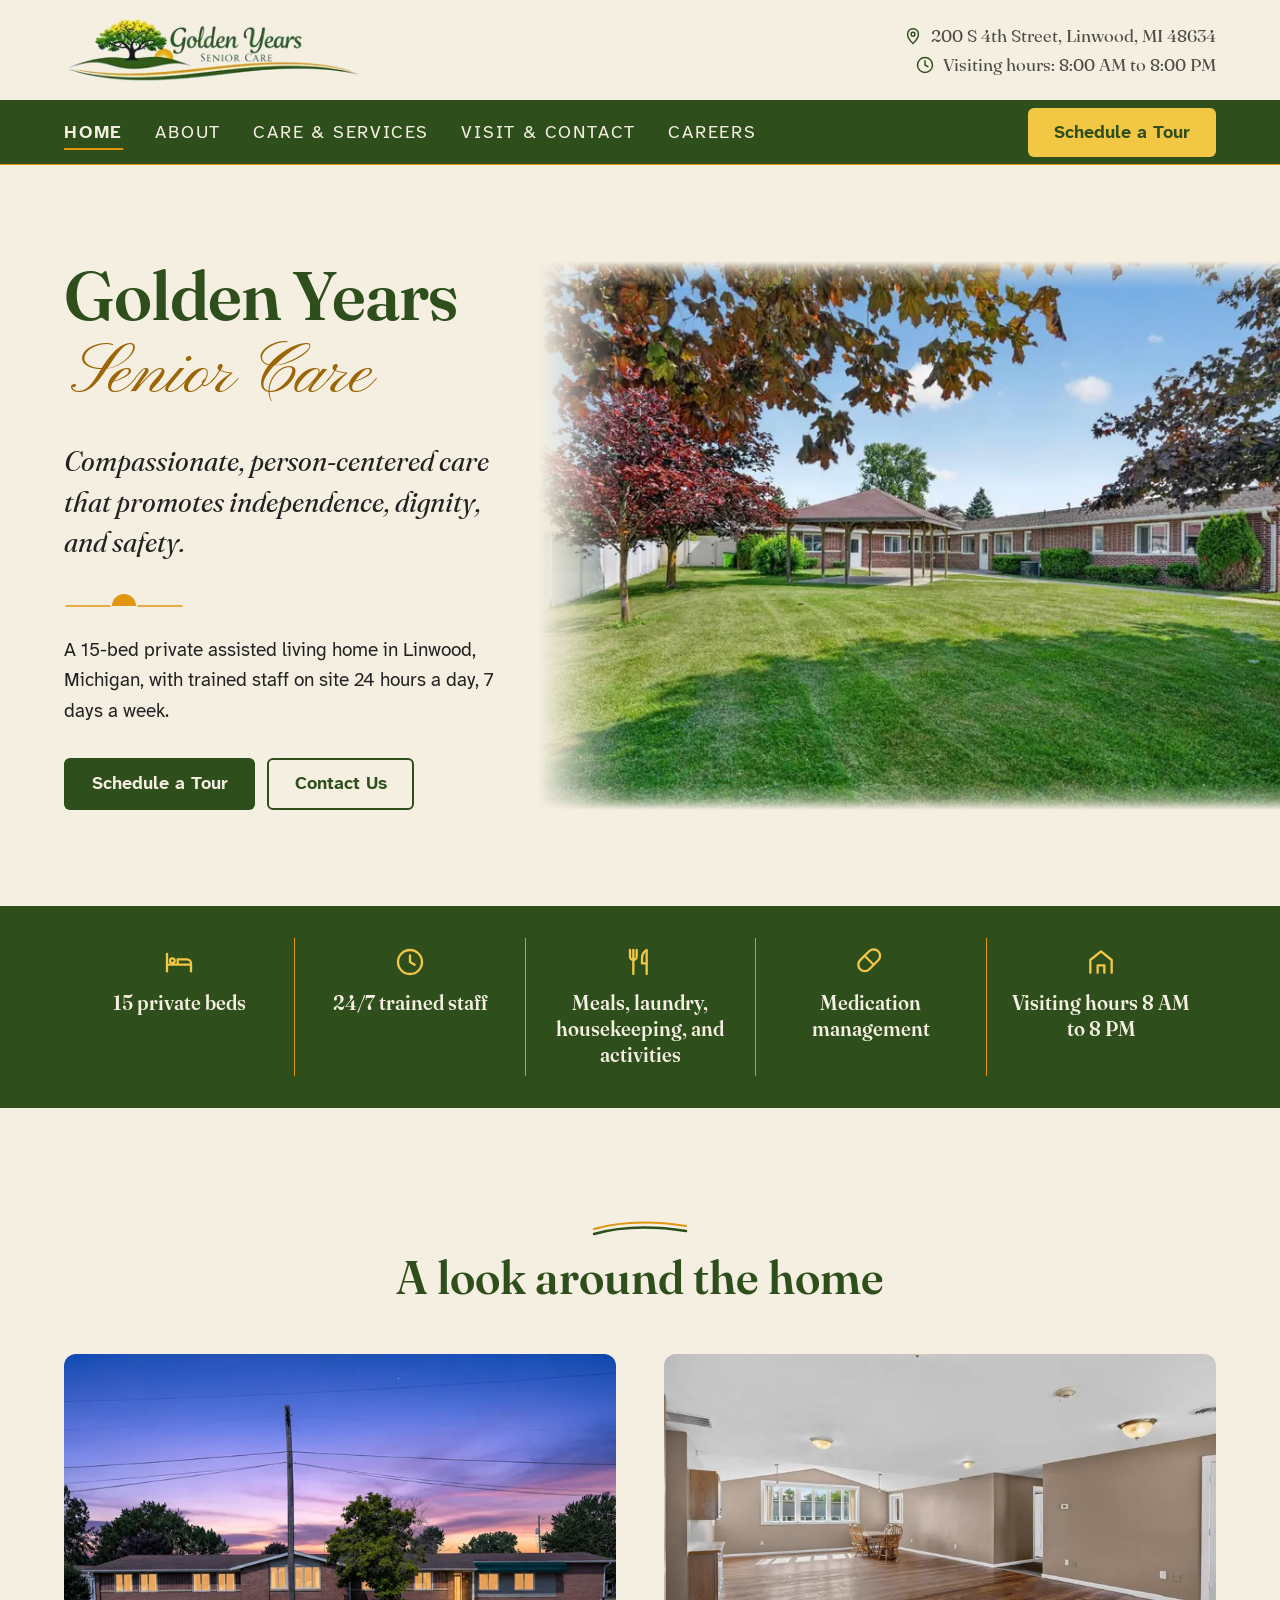
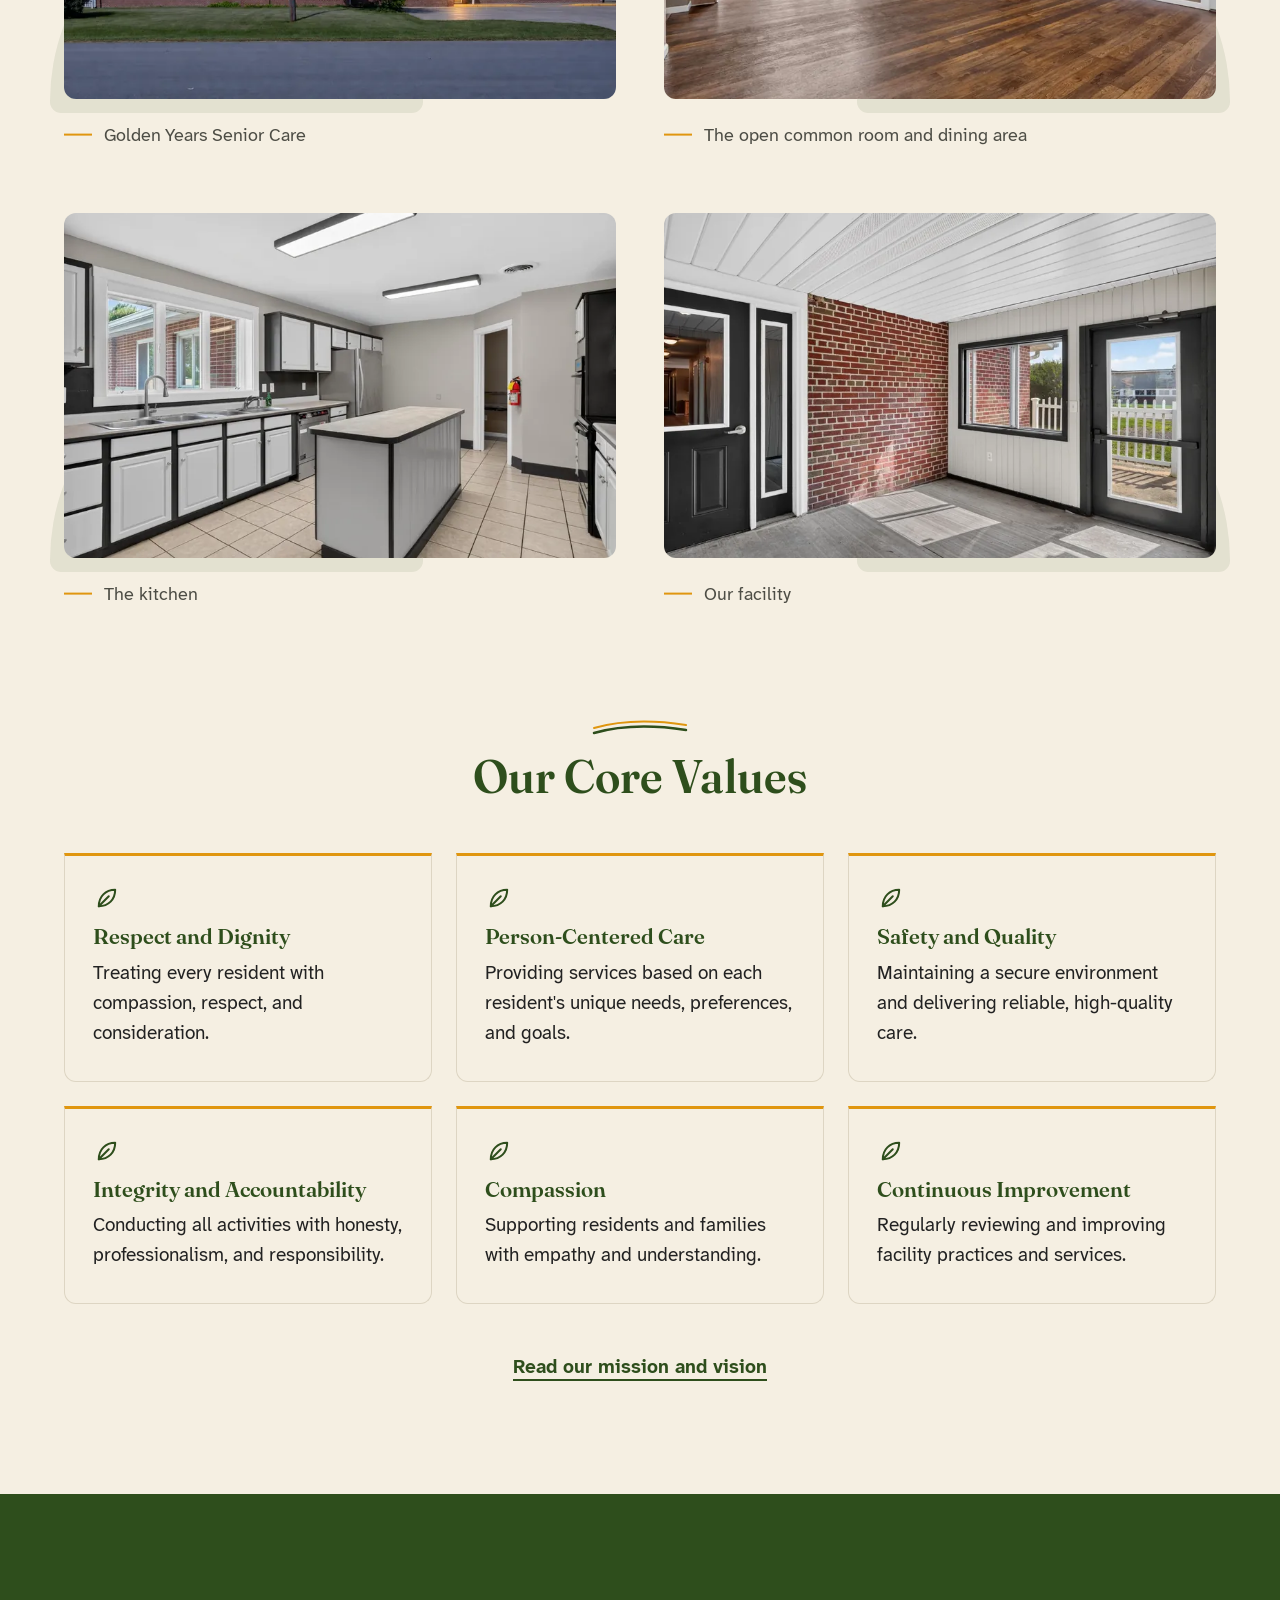
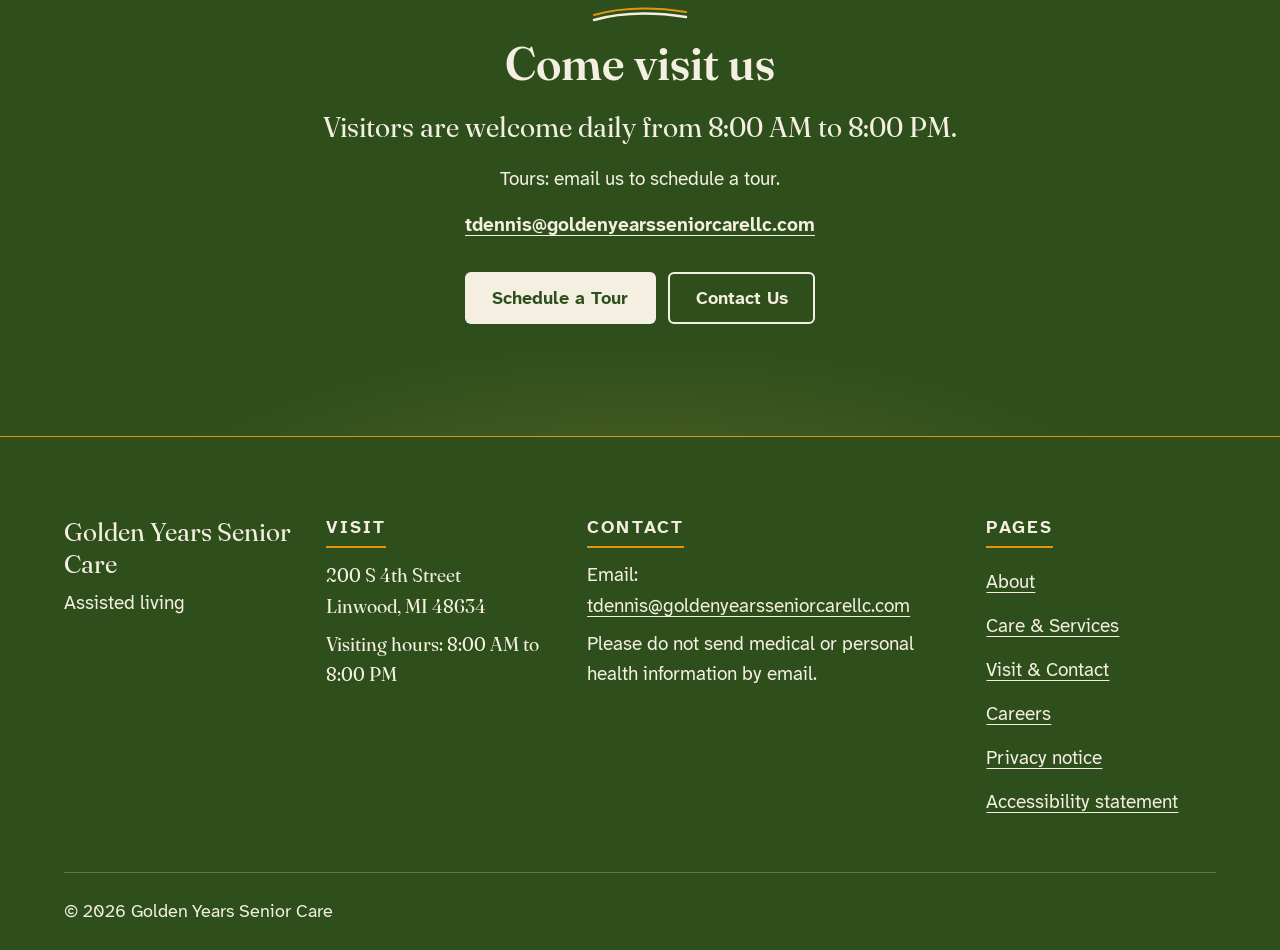
==== site/index.html @ 8a28d6ec "Add Home page with shared styles, fonts, and optimized images - Two-tier header, split hero, quick f" ====
<!doctype html>
<html lang="en">
<head>
  <meta charset="utf-8">
  <meta name="viewport" content="width=device-width, initial-scale=1">
  <title>Golden Years Senior Care: Assisted Living in Linwood, Michigan</title>
  <meta name="description" content="A 15-bed private assisted living home in Linwood, Michigan, with trained staff on site 24 hours a day, 7 days a week.">
  <link rel="canonical" href="https://www.goldenyearsseniorcarellc.com/">
  <meta name="theme-color" content="#2E4E1C">
  <link rel="icon" href="favicon.ico" sizes="32x32">
  <link rel="apple-touch-icon" href="apple-touch-icon.png">
  <link rel="preload" href="fonts/fraunces-semibold.woff2" as="font" type="font/woff2" crossorigin>
  <link rel="preload" href="fonts/pinyon-script-regular.woff2" as="font" type="font/woff2" crossorigin>
  <link rel="preload" href="fonts/atkinson-hyperlegible-next-regular.woff2" as="font" type="font/woff2" crossorigin>
  <link rel="stylesheet" href="css/styles.css">
</head>
<body>
  <a class="skip-link" href="#main">Skip to main content</a>

  <header class="site-header">
    <div class="wrap site-header__top-inner">
      <a class="site-header__logo" href="./">
        <img src="images/logo-320.webp" srcset="images/logo-320.webp 320w, images/logo-640.webp 640w" sizes="(min-width: 80em) 300px, (min-width: 48em) 24vw, 180px" width="640" height="145" alt="Golden Years Senior Care home page">
      </a>
      <ul class="site-header__info">
        <li>
          <svg viewBox="0 0 24 24" width="20" height="20" aria-hidden="true" focusable="false" fill="none" stroke="currentColor" stroke-width="1.75" stroke-linecap="round" stroke-linejoin="round"><path d="M12 21s-6.5-6.2-6.5-11.2a6.5 6.5 0 0 1 13 0C18.5 14.8 12 21 12 21z"/><circle cx="12" cy="9.8" r="2.3"/></svg>
          200 S 4th Street, Linwood, MI 48634
        </li>
        <li>
          <svg viewBox="0 0 24 24" width="20" height="20" aria-hidden="true" focusable="false" fill="none" stroke="currentColor" stroke-width="1.75" stroke-linecap="round" stroke-linejoin="round"><circle cx="12" cy="12" r="9"/><path d="M12 7v5l3.5 2"/></svg>
          Visiting hours: 8:00 AM to 8:00 PM
        </li>
      </ul>
    </div>

    <div class="site-header__bar on-dark">
      <details class="menu">
        <summary class="menu__toggle">
          <svg class="menu__icon-open" viewBox="0 0 24 24" width="24" height="24" aria-hidden="true" focusable="false" fill="none" stroke="currentColor" stroke-width="2" stroke-linecap="round"><path d="M4 7h16M4 12h16M4 17h16"/></svg>
          <svg class="menu__icon-close" viewBox="0 0 24 24" width="24" height="24" aria-hidden="true" focusable="false" fill="none" stroke="currentColor" stroke-width="2" stroke-linecap="round"><path d="M6 6l12 12M18 6 6 18"/></svg>
          Menu
        </summary>
        <nav class="menu__panel" aria-label="Main">
          <ul class="menu__list">
            <li><a href="./" aria-current="page">Home</a></li>
            <li><a href="about/">About</a></li>
            <li><a href="care-services/">Care &amp; Services</a></li>
            <li><a href="visit-contact/">Visit &amp; Contact</a></li>
            <li><a href="careers/">Careers</a></li>
          </ul>
          <ul class="menu__info">
            <li>200 S 4th Street, Linwood, MI 48634</li>
            <li>Visiting hours: 8:00 AM to 8:00 PM</li>
          </ul>
        </nav>
      </details>

      <div class="site-header__bar-inner">
        <nav class="main-nav" aria-label="Main">
          <ul class="main-nav__list">
            <li><a href="./" aria-current="page">Home</a></li>
            <li><a href="about/">About</a></li>
            <li><a href="care-services/">Care &amp; Services</a></li>
            <li><a href="visit-contact/">Visit &amp; Contact</a></li>
            <li><a href="careers/">Careers</a></li>
          </ul>
        </nav>
        <a class="btn btn--tour" href="visit-contact/#tours">Schedule a Tour</a>
      </div>
    </div>
  </header>

  <main id="main">
    <section class="hero" aria-labelledby="hero-title">
      <figure class="hero__media">
        <img src="images/back-lawn-1200.webp"
             srcset="images/back-lawn-480.webp 480w, images/back-lawn-800.webp 800w, images/back-lawn-1200.webp 1200w, images/back-lawn-1360.webp 1360w"
             sizes="(min-width: 64em) min(58vw, 66rem), 100vw" width="1360" height="1004" fetchpriority="high"
             alt="The back lawn at Golden Years Senior Care, with mature trees and a covered pavilion beside the brick building">
      </figure>
      <div class="wrap hero__content">
        <h1 class="hero__title" id="hero-title">
          <span class="hero__title-main">Golden Years</span>
          <span class="hero__title-script">Senior Care</span>
        </h1>
        <p class="hero__welcome">Compassionate, person-centered care that promotes independence, dignity, and safety.</p>
        <svg class="sun-divider" viewBox="0 0 120 24" aria-hidden="true" focusable="false">
          <path class="sun-divider__line" d="M2 19h44M74 19h44"/>
          <path class="sun-divider__sun" d="M48 19a12 12 0 0 1 24 0z"/>
        </svg>
        <p class="hero__summary">A 15-bed private assisted living home in Linwood, Michigan, with trained staff on site 24 hours a day, 7 days a week.</p>
        <div class="btn-group">
          <a class="btn btn--primary" href="visit-contact/#tours">Schedule a Tour</a>
          <a class="btn btn--outline" href="visit-contact/">Contact Us</a>
        </div>
      </div>
    </section>

    <section class="facts" aria-labelledby="facts-title">
      <h2 class="visually-hidden" id="facts-title">Quick facts</h2>
      <ul class="wrap facts__list">
        <li class="facts__item">
          <svg viewBox="0 0 24 24" width="32" height="32" aria-hidden="true" focusable="false" fill="none" stroke="currentColor" stroke-width="1.75" stroke-linecap="round" stroke-linejoin="round"><path d="M3 6v13M3 14h18v5M21 14v-1a3 3 0 0 0-3-3h-7v4"/><circle cx="7" cy="11" r="1.75"/></svg>
          15 private beds
        </li>
        <li class="facts__item">
          <svg viewBox="0 0 24 24" width="32" height="32" aria-hidden="true" focusable="false" fill="none" stroke="currentColor" stroke-width="1.75" stroke-linecap="round" stroke-linejoin="round"><circle cx="12" cy="12" r="9"/><path d="M12 7v5l3.5 2"/></svg>
          24/7 trained staff
        </li>
        <li class="facts__item">
          <svg viewBox="0 0 24 24" width="32" height="32" aria-hidden="true" focusable="false" fill="none" stroke="currentColor" stroke-width="1.75" stroke-linecap="round" stroke-linejoin="round"><path d="M7 3v18M4.5 3v5a2.5 2.5 0 0 0 5 0V3M17 21V3c-2.2 1.2-3.5 3.6-3.5 6.5V13H17"/></svg>
          Meals, laundry, housekeeping, and activities
        </li>
        <li class="facts__item">
          <svg viewBox="0 0 24 24" width="32" height="32" aria-hidden="true" focusable="false" fill="none" stroke="currentColor" stroke-width="1.75" stroke-linecap="round" stroke-linejoin="round"><path d="M10.6 3.9a4.8 4.8 0 0 1 6.8 6.8l-6.7 6.7a4.8 4.8 0 0 1-6.8-6.8z"/><path d="M7.2 7.3l6.8 6.8"/></svg>
          Medication management
        </li>
        <li class="facts__item">
          <svg viewBox="0 0 24 24" width="32" height="32" aria-hidden="true" focusable="false" fill="none" stroke="currentColor" stroke-width="1.75" stroke-linecap="round" stroke-linejoin="round"><path d="M4 20V10.5L12 4l8 6.5V20M9.5 20v-5.5h5V20"/></svg>
          Visiting hours 8 AM to 8 PM
        </li>
      </ul>
    </section>

    <section class="spaces" aria-labelledby="spaces-title">
      <div class="wrap">
        <div class="section-heading">
          <svg class="swoosh" viewBox="0 0 96 16" aria-hidden="true" focusable="false"><path class="swoosh__upper" d="M2 9 C 30 1 62 1 94 6"/><path class="swoosh__lower" d="M2 14 C 30 6 62 6 94 11"/></svg>
          <h2 id="spaces-title">A look around the home</h2>
        </div>
        <div class="spaces__grid">
          <figure class="space">
            <div class="space__photo">
              <img src="images/dusk-exterior-800.webp"
                   srcset="images/dusk-exterior-480.webp 480w, images/dusk-exterior-800.webp 800w, images/dusk-exterior-1200.webp 1200w, images/dusk-exterior-1678.webp 1678w"
                   sizes="(min-width: 75em) 34rem, (min-width: 56em) 46vw, 100vw" width="1678" height="937" loading="lazy"
                   alt="The brick front of Golden Years Senior Care at dusk, with warm light in the windows">
            </div>
            <figcaption class="caption">Golden Years Senior Care</figcaption>
          </figure>
          <figure class="space">
            <div class="space__photo">
              <img src="images/common-room-800.webp"
                   srcset="images/common-room-480.webp 480w, images/common-room-800.webp 800w, images/common-room-1200.webp 1200w, images/common-room-1353.webp 1353w"
                   sizes="(min-width: 75em) 34rem, (min-width: 56em) 46vw, 100vw" width="1353" height="998" loading="lazy"
                   alt="A large open room with wood floors and a dining table by a wide window">
            </div>
            <figcaption class="caption">The open common room and dining area</figcaption>
          </figure>
          <figure class="space">
            <div class="space__photo">
              <img src="images/kitchen-800.webp"
                   srcset="images/kitchen-480.webp 480w, images/kitchen-800.webp 800w, images/kitchen-1200.webp 1200w, images/kitchen-1356.webp 1356w"
                   sizes="(min-width: 75em) 34rem, (min-width: 56em) 46vw, 100vw" width="1356" height="998" loading="lazy"
                   alt="The kitchen, with white cabinets, a center island, and a stainless steel refrigerator">
            </div>
            <figcaption class="caption">The kitchen</figcaption>
          </figure>
          <figure class="space">
            <div class="space__photo">
              <img src="images/yard-door-800.webp"
                   srcset="images/yard-door-480.webp 480w, images/yard-door-800.webp 800w, images/yard-door-1200.webp 1200w, images/yard-door-1363.webp 1363w"
                   sizes="(min-width: 75em) 34rem, (min-width: 56em) 46vw, 100vw" width="1363" height="1002" loading="lazy"
                   alt="A bright room with a brick wall, a large window, and a glass door to the fenced yard">
            </div>
            <figcaption class="caption">Our facility</figcaption>
          </figure>
        </div>
      </div>
    </section>

    <section class="values" aria-labelledby="values-title">
      <div class="wrap">
        <div class="section-heading">
          <svg class="swoosh" viewBox="0 0 96 16" aria-hidden="true" focusable="false"><path class="swoosh__upper" d="M2 9 C 30 1 62 1 94 6"/><path class="swoosh__lower" d="M2 14 C 30 6 62 6 94 11"/></svg>
          <h2 id="values-title">Our Core Values</h2>
        </div>
        <ul class="values__grid">
          <li class="value">
            <svg viewBox="0 0 24 24" width="28" height="28" aria-hidden="true" focusable="false" fill="none" stroke="currentColor" stroke-width="1.75" stroke-linecap="round" stroke-linejoin="round"><path d="M5 19c0-8.3 5.7-14 14-14 0 8.3-5.7 14-14 14z"/><path d="M5 19l8.5-8.5"/></svg>
            <h3>Respect and Dignity</h3>
            <p>Treating every resident with compassion, respect, and consideration.</p>
          </li>
          <li class="value">
            <svg viewBox="0 0 24 24" width="28" height="28" aria-hidden="true" focusable="false" fill="none" stroke="currentColor" stroke-width="1.75" stroke-linecap="round" stroke-linejoin="round"><path d="M5 19c0-8.3 5.7-14 14-14 0 8.3-5.7 14-14 14z"/><path d="M5 19l8.5-8.5"/></svg>
            <h3>Person-Centered Care</h3>
            <p>Providing services based on each resident's unique needs, preferences, and goals.</p>
          </li>
          <li class="value">
            <svg viewBox="0 0 24 24" width="28" height="28" aria-hidden="true" focusable="false" fill="none" stroke="currentColor" stroke-width="1.75" stroke-linecap="round" stroke-linejoin="round"><path d="M5 19c0-8.3 5.7-14 14-14 0 8.3-5.7 14-14 14z"/><path d="M5 19l8.5-8.5"/></svg>
            <h3>Safety and Quality</h3>
            <p>Maintaining a secure environment and delivering reliable, high-quality care.</p>
          </li>
          <li class="value">
            <svg viewBox="0 0 24 24" width="28" height="28" aria-hidden="true" focusable="false" fill="none" stroke="currentColor" stroke-width="1.75" stroke-linecap="round" stroke-linejoin="round"><path d="M5 19c0-8.3 5.7-14 14-14 0 8.3-5.7 14-14 14z"/><path d="M5 19l8.5-8.5"/></svg>
            <h3>Integrity and Accountability</h3>
            <p>Conducting all activities with honesty, professionalism, and responsibility.</p>
          </li>
          <li class="value">
            <svg viewBox="0 0 24 24" width="28" height="28" aria-hidden="true" focusable="false" fill="none" stroke="currentColor" stroke-width="1.75" stroke-linecap="round" stroke-linejoin="round"><path d="M5 19c0-8.3 5.7-14 14-14 0 8.3-5.7 14-14 14z"/><path d="M5 19l8.5-8.5"/></svg>
            <h3>Compassion</h3>
            <p>Supporting residents and families with empathy and understanding.</p>
          </li>
          <li class="value">
            <svg viewBox="0 0 24 24" width="28" height="28" aria-hidden="true" focusable="false" fill="none" stroke="currentColor" stroke-width="1.75" stroke-linecap="round" stroke-linejoin="round"><path d="M5 19c0-8.3 5.7-14 14-14 0 8.3-5.7 14-14 14z"/><path d="M5 19l8.5-8.5"/></svg>
            <h3>Continuous Improvement</h3>
            <p>Regularly reviewing and improving facility practices and services.</p>
          </li>
        </ul>
        <p class="values__more"><a class="text-link" href="about/">Read our mission and vision</a></p>
      </div>
    </section>

    <section class="invitation on-dark" aria-labelledby="invitation-title">
      <div class="wrap invitation__inner">
        <svg class="swoosh" viewBox="0 0 96 16" aria-hidden="true" focusable="false"><path class="swoosh__upper" d="M2 9 C 30 1 62 1 94 6"/><path class="swoosh__lower" d="M2 14 C 30 6 62 6 94 11"/></svg>
        <h2 id="invitation-title">Come visit us</h2>
        <p class="lead">Visitors are welcome daily from 8:00 AM to 8:00 PM.</p>
        <p>Tours: email us to schedule a tour.</p>
        <p class="invitation__email"><a href="mailto:tdennis@goldenyearsseniorcarellc.com">tdennis@<wbr>goldenyearsseniorcarellc.com</a></p>
        <div class="btn-group">
          <a class="btn btn--light" href="visit-contact/#tours">Schedule a Tour</a>
          <a class="btn btn--outline-light" href="visit-contact/">Contact Us</a>
        </div>
      </div>
    </section>
  </main>

  <footer class="site-footer on-dark">
    <div class="wrap site-footer__grid">
      <div>
        <p class="site-footer__name">Golden Years Senior Care</p>
        <p>Assisted living</p>
      </div>
      <div>
        <h2 class="site-footer__heading">Visit</h2>
        <address class="site-footer__visit">200 S 4th Street<br>Linwood, MI 48634</address>
        <p class="site-footer__visit">Visiting hours: 8:00 AM to 8:00 PM</p>
      </div>
      <div>
        <h2 class="site-footer__heading">Contact</h2>
        <p>Email:<br><a href="mailto:tdennis@goldenyearsseniorcarellc.com">tdennis@<wbr>goldenyearsseniorcarellc.com</a></p>
        <p>Please do not send medical or personal health information by email.</p>
      </div>
      <nav aria-label="Footer">
        <h2 class="site-footer__heading">Pages</h2>
        <ul class="site-footer__links">
          <li><a href="about/">About</a></li>
          <li><a href="care-services/">Care &amp; Services</a></li>
          <li><a href="visit-contact/">Visit &amp; Contact</a></li>
          <li><a href="careers/">Careers</a></li>
          <li><a href="privacy/">Privacy notice</a></li>
          <li><a href="accessibility/">Accessibility statement</a></li>
        </ul>
      </nav>
    </div>
    <div class="wrap site-footer__base">
      <p>© 2026 Golden Years Senior Care</p>
    </div>
  </footer>
</body>
</html>
---- site/css/styles.css ----
/* =============================================================
   Golden Years Senior Care: shared styles
   1.  Fonts
   2.  Design tokens
   3.  Reset
   4.  Base
   5.  Layout
   6.  Components
   7.  Header
   8.  Mobile menu
   9.  Footer
   10. Home: hero
   11. Home: quick facts
   12. Home: a look around the home
   13. Home: core values
   14. Home: closing invitation
   15. Motion
   ============================================================= */

/* ---------- 1. Fonts (OFL, see fonts/OFL.txt) ---------- */
@font-face {
  font-family: "Fraunces";
  src: url("../fonts/fraunces-regular.woff2") format("woff2");
  font-weight: 400;
  font-style: normal;
  font-display: swap;
}

@font-face {
  font-family: "Fraunces";
  src: url("../fonts/fraunces-italic.woff2") format("woff2");
  font-weight: 400;
  font-style: italic;
  font-display: swap;
}

@font-face {
  font-family: "Fraunces";
  src: url("../fonts/fraunces-semibold.woff2") format("woff2");
  font-weight: 600;
  font-style: normal;
  font-display: swap;
}

@font-face {
  font-family: "Pinyon Script";
  src: url("../fonts/pinyon-script-regular.woff2") format("woff2");
  font-weight: 400;
  font-style: normal;
  font-display: swap;
}

@font-face {
  font-family: "Atkinson Hyperlegible Next";
  src: url("../fonts/atkinson-hyperlegible-next-regular.woff2") format("woff2");
  font-weight: 400;
  font-style: normal;
  font-display: swap;
}

@font-face {
  font-family: "Atkinson Hyperlegible Next";
  src: url("../fonts/atkinson-hyperlegible-next-bold.woff2") format("woff2");
  font-weight: 700;
  font-style: normal;
  font-display: swap;
}

/* ---------- 2. Design tokens ---------- */
:root {
  /* Palette (contrast ratios measured on cream unless noted) */
  --color-green: #2E4E1C;       /* 8.25:1 */
  --color-green-deep: color-mix(in srgb, var(--color-green) 82%, black); /* hover only */
  --color-gold: #E0960F;        /* decorative only on cream (2.15:1); 3.84:1 on green */
  --color-gold-deep: #9C6507;   /* script headline only: 4.28:1 */
  --color-yellow: #F2C744;      /* tour button and focus on green: 5.86:1 */
  --color-cream: #F5EFE2;       /* page background; text on green: 8.25:1 */
  --color-text: #222222;        /* 13.89:1 */
  --color-text-muted: #4D4D45;  /* 7.44:1 */
  --color-rule: #DDD5C3;
  --color-hill: rgb(46 78 28 / 0.09); /* faint green tint for decorative shapes */
  --color-bg: var(--color-cream);

  /* Type */
  --font-serif: "Fraunces", Georgia, "Times New Roman", serif;
  --font-script: "Pinyon Script", "Snell Roundhand", cursive;
  --font-sans: "Atkinson Hyperlegible Next", "Segoe UI", system-ui, -apple-system, Arial, sans-serif;
  --font-figures: var(--font-serif); /* plain zeros for addresses, hours and facts */
  --text-base: 1.125rem;        /* 18px floor */
  --text-small: 1.125rem;
  --text-lead: clamp(1.375rem, 1.15rem + 1vw, 1.75rem);
  --text-display: clamp(2.875rem, 1.6rem + 3.4vw, 4.5rem);
  --text-script: clamp(2.75rem, 1.9rem + 3.4vw, 4.5rem);
  --text-h2: clamp(2rem, 1.6rem + 1.8vw, 2.875rem);
  --text-h3: 1.375rem;

  /* Space */
  --space-2xs: 0.25rem;
  --space-xs: 0.5rem;
  --space-s: 0.75rem;
  --space-m: 1rem;
  --space-l: 1.5rem;
  --space-xl: 2rem;
  --space-2xl: 3rem;
  --space-3xl: 4rem;
  --space-section: clamp(4rem, 3rem + 5vw, 7rem);

  /* Layout */
  --wrap: 72rem;
  --gutter: clamp(1rem, 4vw, 2.5rem);
  --wrap-edge: max(var(--gutter), (100vw - var(--wrap)) / 2); /* aligns full-bleed layouts to the page grid */
  --bar-height: 4rem;
  --radius: 0.75rem;
  --radius-small: 0.375rem;
  --tap: 3rem;                  /* 48px minimum target */
}

/* ---------- 3. Reset ---------- */
*,
*::before,
*::after {
  box-sizing: border-box;
}

html {
  -webkit-text-size-adjust: 100%;
  text-size-adjust: 100%;
}

body,
h1, h2, h3, p, ul, ol, figure, address {
  margin: 0;
}

ul[class],
ol[class] {
  list-style: none;
  padding: 0;
}

img,
svg {
  display: block;
  max-width: 100%;
}

img {
  height: auto;
}

address {
  font-style: normal;
}

/* ---------- 4. Base ---------- */
body {
  background: var(--color-bg);
  color: var(--color-text);
  font-family: var(--font-sans);
  font-size: var(--text-base);
  line-height: 1.6;
}

@media (min-width: 48em) {
  body {
    font-size: 1.1875rem;
  }
}

h1, h2, h3 {
  font-family: var(--font-serif);
  font-weight: 600;
  line-height: 1.15;
  color: var(--color-green);
  text-wrap: balance;
}

a {
  color: var(--color-green);
  text-decoration-thickness: 1px;
  text-underline-offset: 0.2em;
}

a:hover {
  text-decoration-thickness: 2px;
}

/* Long email addresses must wrap at 320px */
a[href^="mailto:"] {
  overflow-wrap: anywhere;
}

:focus-visible {
  outline: 3px solid var(--color-green);
  outline-offset: 3px;
}

.on-dark :focus-visible {
  outline-color: var(--color-yellow);
}

/* ---------- 5. Layout ---------- */
.wrap {
  width: min(var(--wrap), 100% - 2 * var(--gutter));
  margin-inline: auto;
}

.visually-hidden {
  position: absolute;
  width: 1px;
  height: 1px;
  margin: -1px;
  overflow: hidden;
  clip-path: inset(50%);
  white-space: nowrap;
}

/* ---------- 6. Components ---------- */
.skip-link {
  position: absolute;
  top: -10rem;
  left: var(--space-m);
  z-index: 10;
  padding: var(--space-s) var(--space-l);
  border-radius: var(--radius-small);
  background: var(--color-green);
  color: var(--color-cream);
  font-weight: 700;
}

.skip-link:focus {
  top: var(--space-m);
}

.btn {
  display: inline-flex;
  align-items: center;
  justify-content: center;
  min-height: 3.25rem;
  padding: var(--space-s) 1.6rem;
  border: 2px solid transparent;
  border-radius: var(--radius-small);
  font-size: 1.125rem;
  font-weight: 700;
  line-height: 1.2;
  text-align: center;
  text-decoration: none;
}

.btn--primary {
  background: var(--color-green);
  color: var(--color-cream);
}

.btn--primary:hover {
  background: var(--color-green-deep);
  box-shadow: inset 0 -4px 0 var(--color-gold);
}

.btn--outline {
  border-color: var(--color-green);
  color: var(--color-green);
}

.btn--outline:hover {
  box-shadow: inset 0 -4px 0 var(--color-gold);
}

.btn--light {
  background: var(--color-cream);
  color: var(--color-green);
}

.btn--light:hover {
  box-shadow: inset 0 -4px 0 var(--color-gold);
}

.btn--outline-light {
  border-color: var(--color-cream);
  color: var(--color-cream);
}

.btn--outline-light:hover {
  box-shadow: inset 0 -4px 0 var(--color-gold);
}

.btn--tour {
  min-height: var(--tap);
  padding-inline: var(--space-m);
  background: var(--color-yellow);
  color: var(--color-green);
  white-space: nowrap;
}

.btn--tour:hover {
  background: var(--color-cream);
}

@media (min-width: 40em) {
  .btn--tour {
    padding-inline: var(--space-l);
  }
}

.btn-group {
  display: flex;
  flex-wrap: wrap;
  gap: var(--space-s);
}

.btn-group .btn {
  flex: 1 1 14rem;
}

@media (min-width: 40em) {
  .btn-group .btn {
    flex: 0 0 auto;
  }
}

.text-link {
  font-weight: 700;
  text-decoration-thickness: 2px;
  text-underline-offset: 0.3em;
}

.text-link:hover {
  text-decoration-color: var(--color-gold);
}

.lead {
  font-family: var(--font-serif);
  font-size: var(--text-lead);
  line-height: 1.45;
}

.section-heading {
  display: grid;
  justify-items: center;
  gap: var(--space-m);
  margin-bottom: clamp(2rem, 1.5rem + 2vw, 3.5rem);
  text-align: center;
}

.section-heading h2 {
  font-size: var(--text-h2);
}

/* Small gold-over-green curve, echoing the logo swoosh */
.swoosh {
  width: 6rem;
  height: 1rem;
  overflow: visible;
}

.swoosh__upper {
  fill: none;
  stroke: var(--color-gold);
  stroke-width: 2;
  stroke-linecap: round;
}

.swoosh__lower {
  fill: none;
  stroke: var(--color-green);
  stroke-width: 2.5;
  stroke-linecap: round;
}

.on-dark .swoosh__lower {
  stroke: var(--color-cream);
}

/* Sun resting on the horizon, echoing the logo */
.sun-divider {
  width: 7.5rem;
  height: 1.5rem;
}

.sun-divider__line {
  fill: none;
  stroke: var(--color-gold);
  stroke-width: 1.5;
  stroke-linecap: round;
}

.sun-divider__sun {
  fill: var(--color-gold);
}

.caption {
  display: flex;
  align-items: baseline;
  gap: var(--space-s);
  margin-top: var(--space-m);
  color: var(--color-text-muted);
  font-size: var(--text-small);
  line-height: 1.4;
}

.caption::before {
  content: "";
  flex: none;
  width: 1.75rem;
  height: 2px;
  background: var(--color-gold);
  transform: translateY(-0.3em);
}

/* ---------- 7. Header ---------- */
.site-header__top-inner {
  display: flex;
  align-items: center;
  justify-content: space-between;
  gap: var(--space-xl);
  padding-block: var(--space-m);
}

.site-header__logo {
  display: block;
}

/* darken blends the logo's #FAFAFA backdrop into the cream behind it */
.site-header__logo img {
  width: clamp(180px, 24vw, 300px);
  mix-blend-mode: darken;
}

.site-header__info {
  display: none;
  gap: var(--space-2xs);
  color: var(--color-text-muted);
  font-family: var(--font-figures);
  font-size: var(--text-small);
  line-height: 1.4;
}

.site-header__info li {
  display: flex;
  align-items: center;
  justify-content: flex-end;
  gap: var(--space-xs);
}

.site-header__info svg {
  flex: none;
  color: var(--color-green);
}

@media (min-width: 48em) {
  .site-header__info {
    display: grid;
  }
}

.site-header__bar {
  position: relative;
  border-bottom: 1px solid var(--color-gold);
  background: var(--color-green);
}

/* Small screens: the tour button sits on the right of the Menu row */
.site-header__bar-inner {
  position: absolute;
  top: 0;
  right: var(--gutter);
  display: flex;
  align-items: center;
  height: var(--bar-height);
}

.main-nav {
  display: none;
}

.main-nav__list {
  display: flex;
}

.main-nav__list a {
  display: flex;
  align-items: center;
  min-height: var(--bar-height);
  padding-inline: var(--space-m);
  color: var(--color-cream);
  font-size: var(--text-small);
  letter-spacing: 0.1em;
  text-transform: uppercase;
  text-decoration: underline 2px transparent;
  text-underline-offset: 0.55em;
  white-space: nowrap;
}

.main-nav__list a:hover,
.main-nav__list a[aria-current="page"] {
  text-decoration-color: var(--color-gold);
}

.main-nav__list a[aria-current="page"] {
  font-weight: 700;
}

/* Keep focus rings inside the green bar */
.main-nav__list a:focus-visible,
.menu__toggle:focus-visible {
  outline-offset: -6px;
}

@media (min-width: 75em) {
  .site-header__bar-inner {
    position: static;
    justify-content: space-between;
    width: min(var(--wrap), 100% - 2 * var(--gutter));
    height: auto;
    margin-inline: auto;
  }

  .main-nav {
    display: block;
    margin-left: calc(-1 * var(--space-m));
  }

  .menu {
    display: none;
  }
}

/* ---------- 8. Mobile menu ---------- */
.menu__toggle {
  display: inline-flex;
  align-items: center;
  gap: var(--space-xs);
  min-height: var(--bar-height);
  padding-inline: var(--gutter);
  color: var(--color-cream);
  font-weight: 700;
  letter-spacing: 0.1em;
  text-transform: uppercase;
  list-style: none;
  cursor: pointer;
}

.menu__toggle::-webkit-details-marker {
  display: none;
}

.menu__icon-close,
.menu[open] .menu__icon-open {
  display: none;
}

.menu[open] .menu__icon-close {
  display: block;
}

.menu__panel {
  padding: 0 var(--gutter) var(--space-l);
  border-top: 1px solid rgb(245 239 226 / 0.25);
}

.menu__list a {
  display: flex;
  align-items: center;
  min-height: 3.5rem;
  padding-left: var(--space-s);
  border-bottom: 1px solid rgb(245 239 226 / 0.2);
  border-left: 3px solid transparent;
  color: var(--color-cream);
  font-size: 1.25rem;
  text-decoration: none;
}

.menu__list a[aria-current="page"] {
  border-left-color: var(--color-gold);
  font-weight: 700;
}

.menu__info {
  display: grid;
  gap: var(--space-2xs);
  margin-top: var(--space-l);
  color: var(--color-cream);
  font-family: var(--font-figures);
}

/* ---------- 9. Footer ---------- */
.site-footer {
  padding-top: clamp(3rem, 2rem + 4vw, 5rem);
  border-top: 1px solid var(--color-gold);
  background: var(--color-green);
  color: var(--color-cream);
}

.site-footer a {
  color: var(--color-cream);
}

.site-footer__grid {
  display: grid;
  gap: var(--space-2xl) var(--space-xl);
}

.site-footer__grid > * {
  display: grid;
  align-content: start;
  gap: var(--space-xs);
}

@media (min-width: 40em) {
  .site-footer__grid {
    grid-template-columns: repeat(2, 1fr);
  }
}

@media (min-width: 64em) {
  .site-footer__grid {
    grid-template-columns: 1fr 1fr 1.6fr 1fr;
  }
}

.site-footer__name {
  font-family: var(--font-serif);
  font-size: 1.625rem;
  line-height: 1.2;
}

.site-footer__heading {
  justify-self: start;
  margin-bottom: var(--space-2xs);
  padding-bottom: var(--space-xs);
  border-bottom: 2px solid var(--color-gold);
  color: var(--color-cream);
  font-family: var(--font-sans);
  font-size: var(--text-small);
  font-weight: 700;
  letter-spacing: 0.12em;
  text-transform: uppercase;
}

.site-footer__visit {
  font-family: var(--font-figures);
}

.site-footer__links a {
  display: inline-flex;
  align-items: center;
  min-height: 2.75rem;
}

.site-footer__base {
  margin-top: var(--space-2xl);
  padding-block: var(--space-l);
  border-top: 1px solid rgb(245 239 226 / 0.25);
  font-size: var(--text-small);
}

/* ---------- 10. Home: hero ---------- */
/* The photo keeps its natural shape so the lawn, trees and pavilion all show.
   Small screens: full width on top, fading into the cream at the bottom. */
.hero__media {
  mask-image: linear-gradient(to bottom, black 82%, transparent);
}

.hero__media img {
  width: 100%;
}

.hero__content {
  padding-bottom: var(--space-section);
}

.hero__title {
  display: grid;
  line-height: 1;
}

.hero__title-main {
  font-size: var(--text-display);
  letter-spacing: -0.015em;
}

.hero__title-script {
  margin-top: 0.05em;
  padding-left: 0.1em;
  color: var(--color-gold-deep);
  font-family: var(--font-script);
  font-size: var(--text-script);
  font-weight: 400;
  line-height: 1.15;
}

.hero__welcome {
  max-width: 30rem;
  margin-top: var(--space-l);
  font-family: var(--font-serif);
  font-size: var(--text-lead);
  font-style: italic;
  line-height: 1.45;
}

.hero .sun-divider {
  margin-block: var(--space-l);
}

.hero__summary {
  max-width: 32rem;
  margin-bottom: var(--space-xl);
}

/* Wide screens: text left, photo right at its natural shape, vertically centered.
   A short eased fade on the left and a soft edge top and bottom blend it into the cream. */
@media (min-width: 64em) {
  .hero {
    display: grid;
    grid-template-columns: minmax(0, 1fr) min(58%, 66rem);
    align-items: center;
    padding-block: var(--space-xl);
  }

  .hero__media {
    grid-column: 2;
    grid-row: 1;
    mask-image:
      linear-gradient(to right, transparent 0%, rgb(0 0 0 / 0.35) 4%, rgb(0 0 0 / 0.75) 8%, black 12%),
      linear-gradient(to bottom, transparent 0%, rgb(0 0 0 / 0.6) 2%, black 5%, black 95%, rgb(0 0 0 / 0.6) 98%, transparent 100%);
    mask-composite: intersect;
  }

  .hero__content {
    grid-column: 1;
    grid-row: 1;
    width: auto;
    margin: 0;
    padding: var(--space-3xl) var(--space-l) var(--space-3xl) var(--wrap-edge);
  }
}

/* ---------- 11. Home: quick facts ---------- */
.facts {
  padding-block: var(--space-xl);
  background: var(--color-green);
  color: var(--color-cream);
}

.facts__list {
  display: grid;
  gap: var(--space-l) var(--space-m);
}

.facts__item {
  display: flex;
  align-items: center;
  gap: var(--space-s);
  font-family: var(--font-figures);
  font-size: 1.25rem;
  font-weight: 600;
  line-height: 1.3;
}

.facts__item svg {
  flex: none;
  color: var(--color-yellow);
}

@media (min-width: 30em) {
  .facts__list {
    grid-template-columns: repeat(2, 1fr);
  }
}

@media (min-width: 64em) {
  .facts__list {
    grid-template-columns: repeat(5, 1fr);
    gap: 0;
  }

  .facts__item {
    flex-direction: column;
    padding: var(--space-xs) var(--space-l);
    text-align: center;
  }

  .facts__item + .facts__item {
    border-left: 1px solid var(--color-gold);
  }
}

/* ---------- 12. Home: a look around the home ---------- */
.spaces {
  padding-block: var(--space-section);
}

.spaces__grid {
  display: grid;
  gap: var(--space-2xl);
}

.space__photo {
  position: relative;
  isolation: isolate;
}

/* Soft hill shape behind each photo, alternating sides */
.space__photo::before {
  content: "";
  position: absolute;
  z-index: -1;
  left: -0.875rem;
  right: 35%;
  bottom: -0.875rem;
  height: 60%;
  border-radius: 50% 50% var(--radius) var(--radius) / 100% 100% var(--radius) var(--radius);
  background: var(--color-hill);
}

.space:nth-child(even) .space__photo::before {
  left: 35%;
  right: -0.875rem;
}

/* 16:10 fits the whole building in the dusk photo and trims little from the rooms */
.space img {
  width: 100%;
  aspect-ratio: 16 / 10;
  object-fit: cover;
  border-radius: var(--radius);
}

.space .caption {
  margin-top: var(--space-l);
}

@media (min-width: 56em) {
  .spaces__grid {
    grid-template-columns: repeat(2, 1fr);
    gap: var(--space-3xl) var(--space-2xl);
  }
}

/* ---------- 13. Home: core values ---------- */
.values {
  padding-bottom: var(--space-section);
}

.values__grid {
  display: grid;
  gap: var(--space-l);
}

@media (min-width: 40em) {
  .values__grid {
    grid-template-columns: repeat(2, 1fr);
  }
}

@media (min-width: 64em) {
  .values__grid {
    grid-template-columns: repeat(3, 1fr);
  }
}

.value {
  padding: 1.75rem 1.75rem var(--space-xl);
  border: 1px solid var(--color-rule);
  border-top: 3px solid var(--color-gold);
  border-radius: 0 0 var(--radius) var(--radius);
}

.value svg {
  margin-bottom: var(--space-s);
  color: var(--color-green);
}

.value h3 {
  margin-bottom: var(--space-xs);
  font-size: var(--text-h3);
}

.values__more {
  margin-top: var(--space-2xl);
  text-align: center;
}

/* ---------- 14. Home: closing invitation ---------- */
.invitation {
  padding-block: var(--space-section);
  background:
    radial-gradient(ellipse 60% 55% at 50% 120%, rgb(242 199 68 / 0.18), transparent 70%),
    var(--color-green);
  color: var(--color-cream);
  text-align: center;
}

.invitation__inner {
  display: grid;
  justify-items: center;
  gap: var(--space-m);
  max-width: 44rem;
}

.invitation h2 {
  color: var(--color-cream);
  font-size: var(--text-h2);
}

.invitation__email {
  font-weight: 700;
}

.invitation__email a {
  color: var(--color-cream);
}

.invitation .btn-group {
  justify-content: center;
  margin-top: var(--space-m);
}

/* ---------- 15. Motion ---------- */
@media (prefers-reduced-motion: no-preference) {
  html {
    scroll-behavior: smooth;
  }

  .btn,
  .main-nav__list a,
  .text-link {
    transition: background-color 0.2s ease, box-shadow 0.2s ease, color 0.2s ease, text-decoration-color 0.2s ease;
  }
}
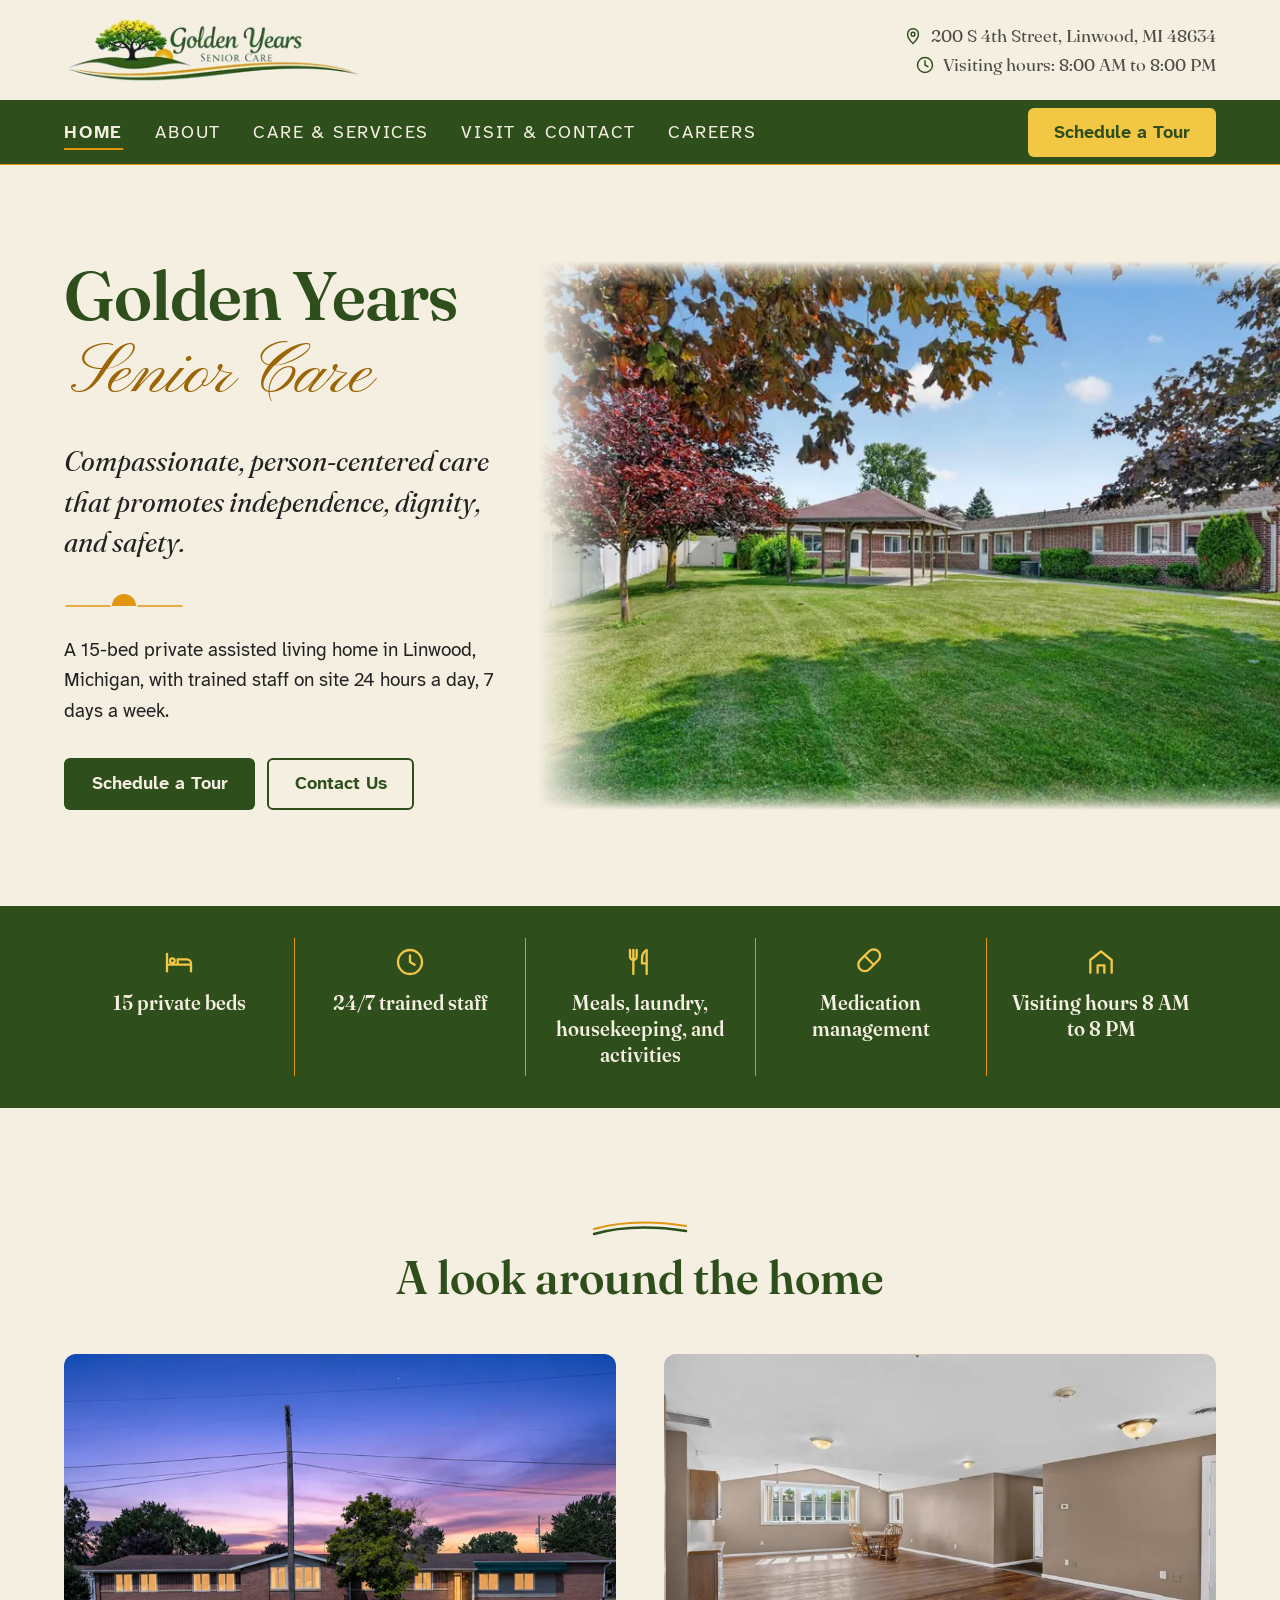
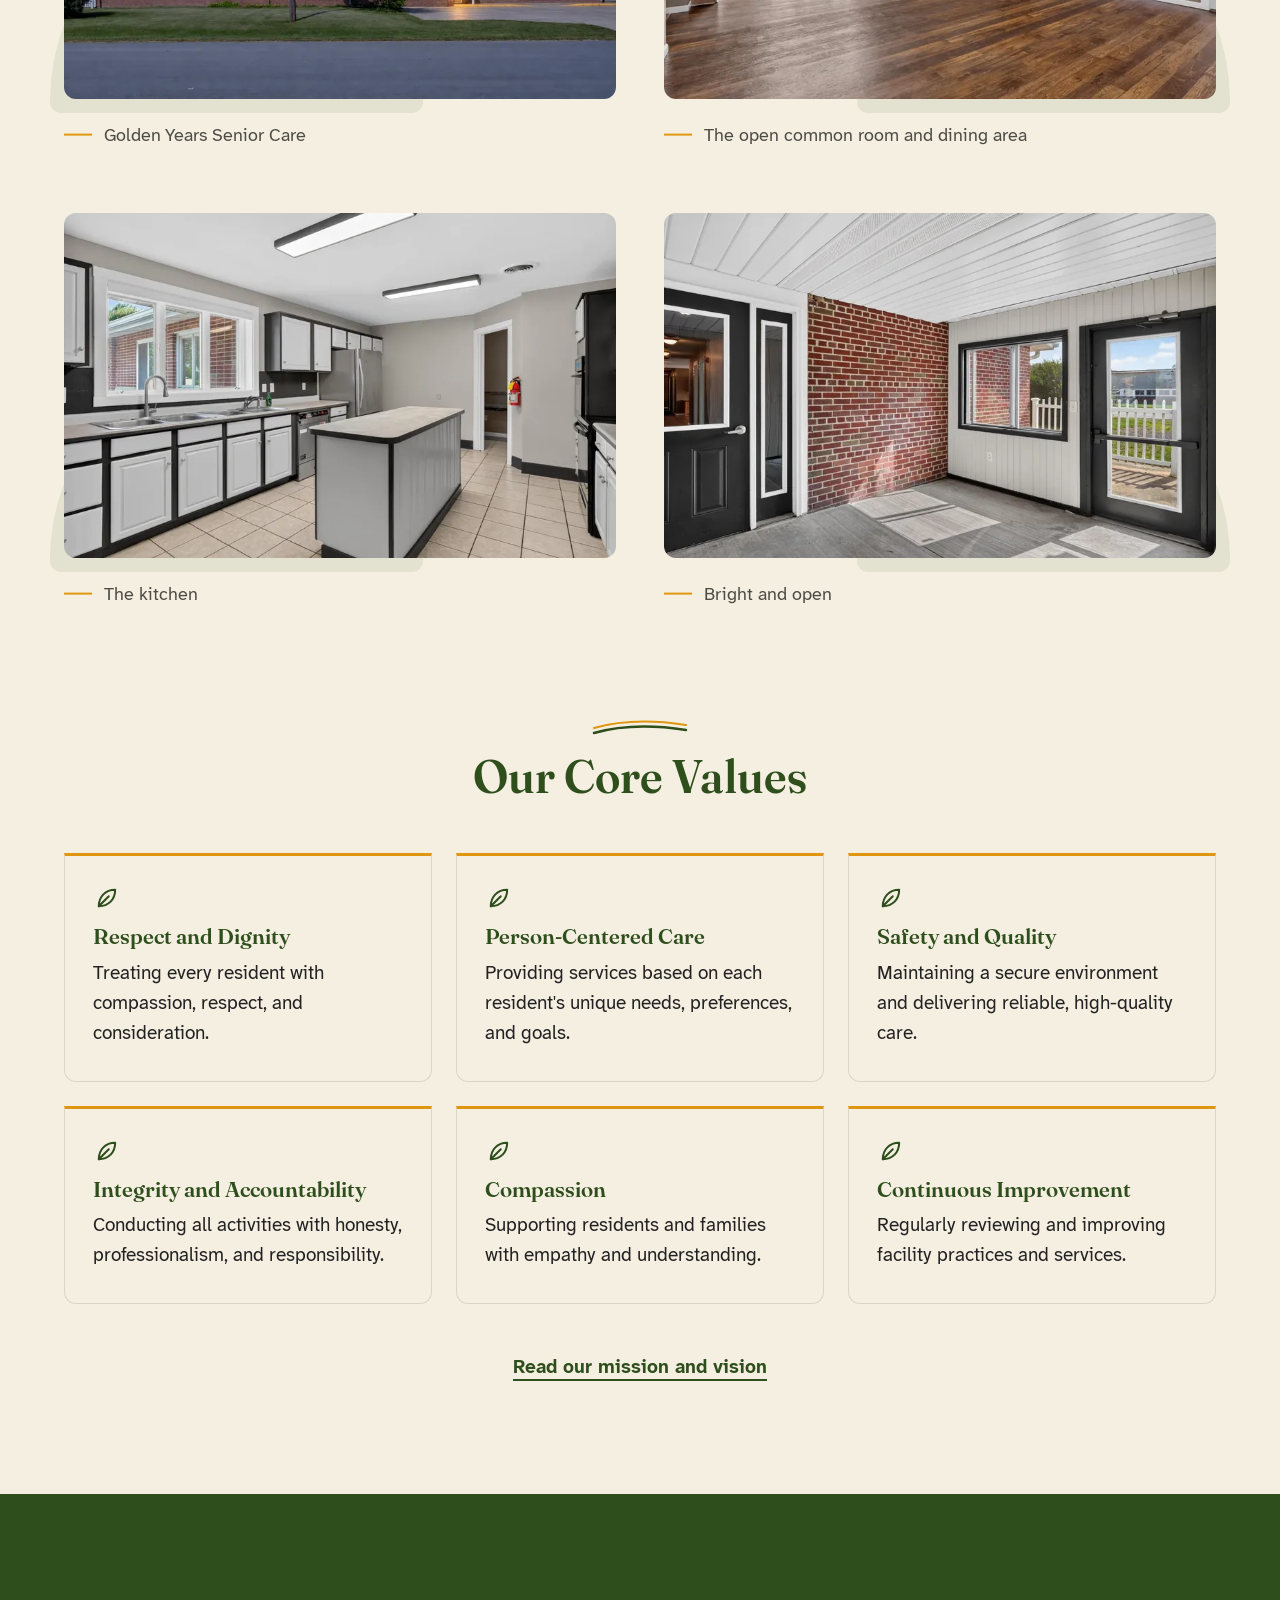
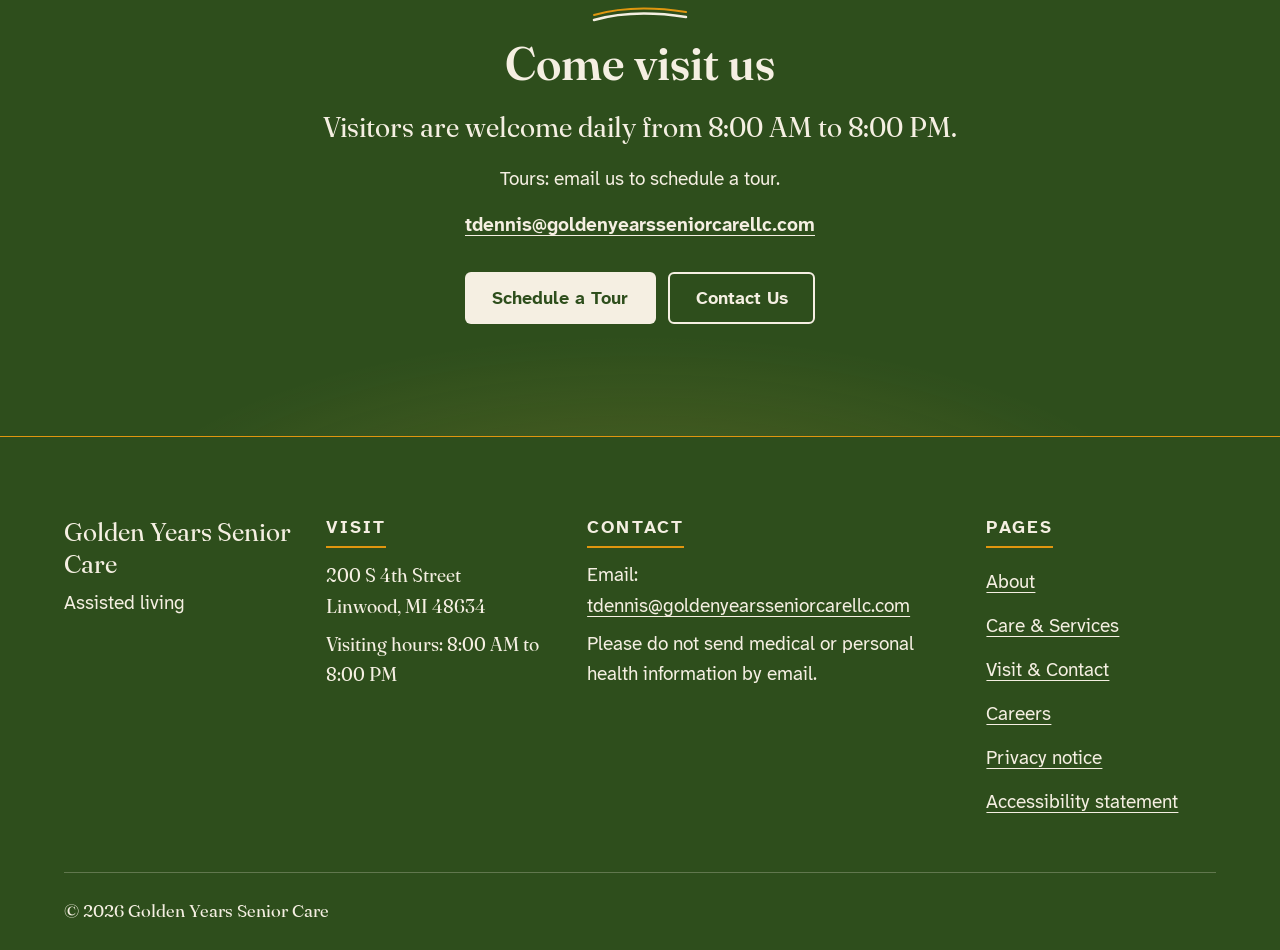
==== commit 3680cbb2: "Add remaining pages, dark theme, and stock photo credits - About, Care & Services, Visit & Contact, " ====
--- a/site/index.html
+++ b/site/index.html
@@ -7,6 +7,8 @@
   <meta name="description" content="A 15-bed private assisted living home in Linwood, Michigan, with trained staff on site 24 hours a day, 7 days a week.">
   <link rel="canonical" href="https://www.goldenyearsseniorcarellc.com/">
   <meta name="theme-color" content="#2E4E1C">
+  <meta name="color-scheme" content="light dark">
+  <meta name="darkreader-lock" content="">
   <link rel="icon" href="favicon.ico" sizes="32x32">
   <link rel="apple-touch-icon" href="apple-touch-icon.png">
   <link rel="preload" href="fonts/fraunces-semibold.woff2" as="font" type="font/woff2" crossorigin>
@@ -164,7 +166,7 @@
                    sizes="(min-width: 75em) 34rem, (min-width: 56em) 46vw, 100vw" width="1363" height="1002" loading="lazy"
                    alt="A bright room with a brick wall, a large window, and a glass door to the fenced yard">
             </div>
-            <figcaption class="caption">Our facility</figcaption>
+            <figcaption class="caption">Bright and open</figcaption>
           </figure>
         </div>
       </div>
--- a/site/css/styles.css
+++ b/site/css/styles.css
@@ -14,7 +14,8 @@
    12. Home: a look around the home
    13. Home: core values
    14. Home: closing invitation
-   15. Motion
+   15. Inner pages
+   16. Motion
    ============================================================= */
 
 /* ---------- 1. Fonts (OFL, see fonts/OFL.txt) ---------- */
@@ -81,6 +82,21 @@
   --color-hill: rgb(46 78 28 / 0.09); /* faint green tint for decorative shapes */
   --color-bg: var(--color-cream);
 
+  /* Roles: what each color is for. The dark theme redefines these. */
+  --color-heading: var(--color-green);
+  --color-link: var(--color-green);
+  --color-label: var(--color-green);
+  --color-script: var(--color-gold-deep);
+  --color-icon: var(--color-green);
+  --color-leaf: var(--color-green);
+  --color-swoosh: var(--color-green);
+  --color-focus: var(--color-green);
+  --color-btn-bg: var(--color-green);
+  --color-btn-text: var(--color-cream);
+  --color-btn-hover: var(--color-green-deep);
+  --color-btn-outline: var(--color-green);
+  color-scheme: light dark;
+
   /* Type */
   --font-serif: "Fraunces", Georgia, "Times New Roman", serif;
   --font-script: "Pinyon Script", "Snell Roundhand", cursive;
@@ -91,6 +107,7 @@
   --text-lead: clamp(1.375rem, 1.15rem + 1vw, 1.75rem);
   --text-display: clamp(2.875rem, 1.6rem + 3.4vw, 4.5rem);
   --text-script: clamp(2.75rem, 1.9rem + 3.4vw, 4.5rem);
+  --text-h1: clamp(2.5rem, 1.8rem + 3vw, 3.75rem);
   --text-h2: clamp(2rem, 1.6rem + 1.8vw, 2.875rem);
   --text-h3: 1.375rem;
 
@@ -115,6 +132,38 @@
   --tap: 3rem;                  /* 48px minimum target */
 }
 
+/* Dark theme: deep green-charcoal page, cream text, gold accents.
+   Ratios on #131A11: text 14.5:1, muted 9.9:1, links 12.2:1, gold script 7.2:1. */
+@media (prefers-color-scheme: dark) {
+  :root {
+    --color-bg: #131A11;
+    --color-text: #EFE8D8;
+    --color-text-muted: #C9C1AE;
+    --color-rule: #36412F;
+    --color-hill: rgb(245 239 226 / 0.07);
+    --color-heading: var(--color-cream);
+    --color-link: #C8DDB4;
+    --color-label: #C8DDB4;
+    --color-script: var(--color-gold);
+    --color-icon: var(--color-gold);
+    --color-leaf: #9DBF84;
+    --color-swoosh: #C8DDB4;
+    --color-focus: var(--color-yellow);
+    --color-btn-bg: var(--color-cream);
+    --color-btn-text: var(--color-green);
+    --color-btn-hover: color-mix(in srgb, var(--color-cream) 86%, black);
+    --color-btn-outline: var(--color-cream);
+  }
+
+  /* The logo's dark lettering needs a light plate; darken blends its backdrop into the cream */
+  .site-header__logo {
+    isolation: isolate;
+    padding: var(--space-xs) var(--space-s);
+    border-radius: var(--radius-small);
+    background: var(--color-cream);
+  }
+}
+
 /* ---------- 3. Reset ---------- */
 *,
 *::before,
@@ -171,12 +220,12 @@
   font-family: var(--font-serif);
   font-weight: 600;
   line-height: 1.15;
-  color: var(--color-green);
+  color: var(--color-heading);
   text-wrap: balance;
 }
 
 a {
-  color: var(--color-green);
+  color: var(--color-link);
   text-decoration-thickness: 1px;
   text-underline-offset: 0.2em;
 }
@@ -191,7 +240,7 @@
 }
 
 :focus-visible {
-  outline: 3px solid var(--color-green);
+  outline: 3px solid var(--color-focus);
   outline-offset: 3px;
 }
 
@@ -248,18 +297,18 @@
 }
 
 .btn--primary {
-  background: var(--color-green);
-  color: var(--color-cream);
+  background: var(--color-btn-bg);
+  color: var(--color-btn-text);
 }
 
 .btn--primary:hover {
-  background: var(--color-green-deep);
+  background: var(--color-btn-hover);
   box-shadow: inset 0 -4px 0 var(--color-gold);
 }
 
 .btn--outline {
-  border-color: var(--color-green);
-  color: var(--color-green);
+  border-color: var(--color-btn-outline);
+  color: var(--color-btn-outline);
 }
 
 .btn--outline:hover {
@@ -362,7 +411,7 @@
 
 .swoosh__lower {
   fill: none;
-  stroke: var(--color-green);
+  stroke: var(--color-swoosh);
   stroke-width: 2.5;
   stroke-linecap: round;
 }
@@ -444,7 +493,7 @@
 
 .site-header__info svg {
   flex: none;
-  color: var(--color-green);
+  color: var(--color-icon);
 }
 
 @media (min-width: 48em) {
@@ -651,6 +700,7 @@
   margin-top: var(--space-2xl);
   padding-block: var(--space-l);
   border-top: 1px solid rgb(245 239 226 / 0.25);
+  font-family: var(--font-figures);
   font-size: var(--text-small);
 }
 
@@ -682,7 +732,7 @@
 .hero__title-script {
   margin-top: 0.05em;
   padding-left: 0.1em;
-  color: var(--color-gold-deep);
+  color: var(--color-script);
   font-family: var(--font-script);
   font-size: var(--text-script);
   font-weight: 400;
@@ -868,7 +918,7 @@
 
 .value svg {
   margin-bottom: var(--space-s);
-  color: var(--color-green);
+  color: var(--color-icon);
 }
 
 .value h3 {
@@ -916,7 +966,220 @@
   margin-top: var(--space-m);
 }
 
-/* ---------- 15. Motion ---------- */
+/* ---------- 15. Inner pages ---------- */
+.page-intro {
+  padding-block: clamp(3rem, 2rem + 4vw, 5rem) clamp(1.5rem, 1rem + 2vw, 2.5rem);
+}
+
+.page-intro__inner {
+  display: grid;
+  justify-items: start;
+  gap: var(--space-m);
+}
+
+/* Limit line length, not the container, so the intro lines up with the content below */
+.page-intro__inner > * {
+  max-width: 46rem;
+}
+
+.page-intro h1 {
+  font-size: var(--text-h1);
+  letter-spacing: -0.01em;
+}
+
+.page-meta {
+  color: var(--color-text-muted);
+  font-size: var(--text-small);
+}
+
+.section {
+  padding-block: clamp(2.5rem, 2rem + 3vw, 4.5rem);
+}
+
+.section--last {
+  padding-bottom: var(--space-section);
+}
+
+.section-heading--start {
+  justify-items: start;
+  margin-bottom: var(--space-xl);
+  text-align: left;
+}
+
+/* Two columns on wide screens, for paired statements such as mission and vision */
+.split {
+  display: grid;
+  gap: var(--space-2xl);
+}
+
+.split__item {
+  display: grid;
+  align-content: start;
+  gap: var(--space-m);
+  padding-top: var(--space-l);
+  border-top: 3px solid var(--color-gold);
+}
+
+.split__item h2 {
+  font-size: var(--text-h2);
+}
+
+@media (min-width: 56em) {
+  .split {
+    grid-template-columns: repeat(2, 1fr);
+    gap: var(--space-3xl);
+  }
+
+  .split--media {
+    align-items: center;
+  }
+}
+
+/* Bulleted list with a small leaf drawn in CSS */
+.leaf-list {
+  display: grid;
+  gap: var(--space-s);
+  max-width: 44rem;
+}
+
+.leaf-list li {
+  position: relative;
+  padding-left: 1.875rem;
+}
+
+.leaf-list li::before {
+  content: "";
+  position: absolute;
+  top: 0.4em;
+  left: 0;
+  width: 0.8rem;
+  height: 0.8rem;
+  border-radius: 0 75% 0 75%;
+  background: var(--color-leaf);
+}
+
+.leaf-list + p,
+p + .leaf-list {
+  margin-top: var(--space-m);
+}
+
+.icon-list {
+  display: grid;
+  grid-template-columns: repeat(auto-fit, minmax(min(100%, 14rem), 1fr));
+  gap: var(--space-m);
+}
+
+.icon-list li {
+  display: flex;
+  align-items: center;
+  gap: var(--space-s);
+  padding: var(--space-l);
+  border: 1px solid var(--color-rule);
+  border-radius: var(--radius);
+  font-family: var(--font-serif);
+  font-size: 1.25rem;
+  font-weight: 600;
+  line-height: 1.3;
+}
+
+.icon-list svg {
+  flex: none;
+  color: var(--color-icon);
+}
+
+/* One per row with regular-weight text, for longer items such as ways to apply */
+.icon-list--stack {
+  grid-template-columns: 1fr;
+  max-width: 44rem;
+}
+
+.icon-list--stack li {
+  font-weight: 400;
+}
+
+/* Contact details: label above value */
+.details {
+  display: grid;
+  gap: var(--space-l);
+  margin: 0;
+}
+
+.details dt {
+  color: var(--color-label);
+  font-size: var(--text-small);
+  font-weight: 700;
+  letter-spacing: 0.12em;
+  text-transform: uppercase;
+}
+
+.details dd {
+  margin: var(--space-2xs) 0 0;
+  font-family: var(--font-figures);
+  font-size: 1.25rem;
+  line-height: 1.45;
+}
+
+.details .text-link {
+  display: inline-flex;
+  margin-top: var(--space-xs);
+  font-family: var(--font-sans);
+  font-size: var(--text-base);
+}
+
+.panel {
+  display: grid;
+  justify-items: start;
+  gap: var(--space-m);
+  max-width: 44rem;
+  padding: clamp(1.5rem, 1rem + 2vw, 2.5rem);
+  border: 1px solid var(--color-rule);
+  border-top: 3px solid var(--color-gold);
+  border-radius: 0 0 var(--radius) var(--radius);
+}
+
+.panel h2 {
+  font-size: var(--text-h2);
+}
+
+.notice {
+  max-width: 44rem;
+  margin-top: var(--space-xl);
+  padding: var(--space-m) var(--space-l);
+  border-left: 4px solid var(--color-gold);
+  border-radius: 0 var(--radius-small) var(--radius-small) 0;
+  background: var(--color-hill);
+}
+
+/* Long-form text such as the privacy notice */
+.prose {
+  max-width: 44rem;
+}
+
+.prose > * + * {
+  margin-top: var(--space-m);
+}
+
+.prose h2 {
+  font-size: clamp(1.625rem, 1.4rem + 1vw, 2rem);
+}
+
+.prose > h2:not(:first-child) {
+  margin-top: var(--space-2xl);
+}
+
+.link-list {
+  display: grid;
+  gap: var(--space-xs);
+}
+
+.link-list a {
+  display: inline-flex;
+  align-items: center;
+  min-height: var(--tap);
+  font-weight: 700;
+}
+
+/* ---------- 16. Motion ---------- */
 @media (prefers-reduced-motion: no-preference) {
   html {
     scroll-behavior: smooth;
